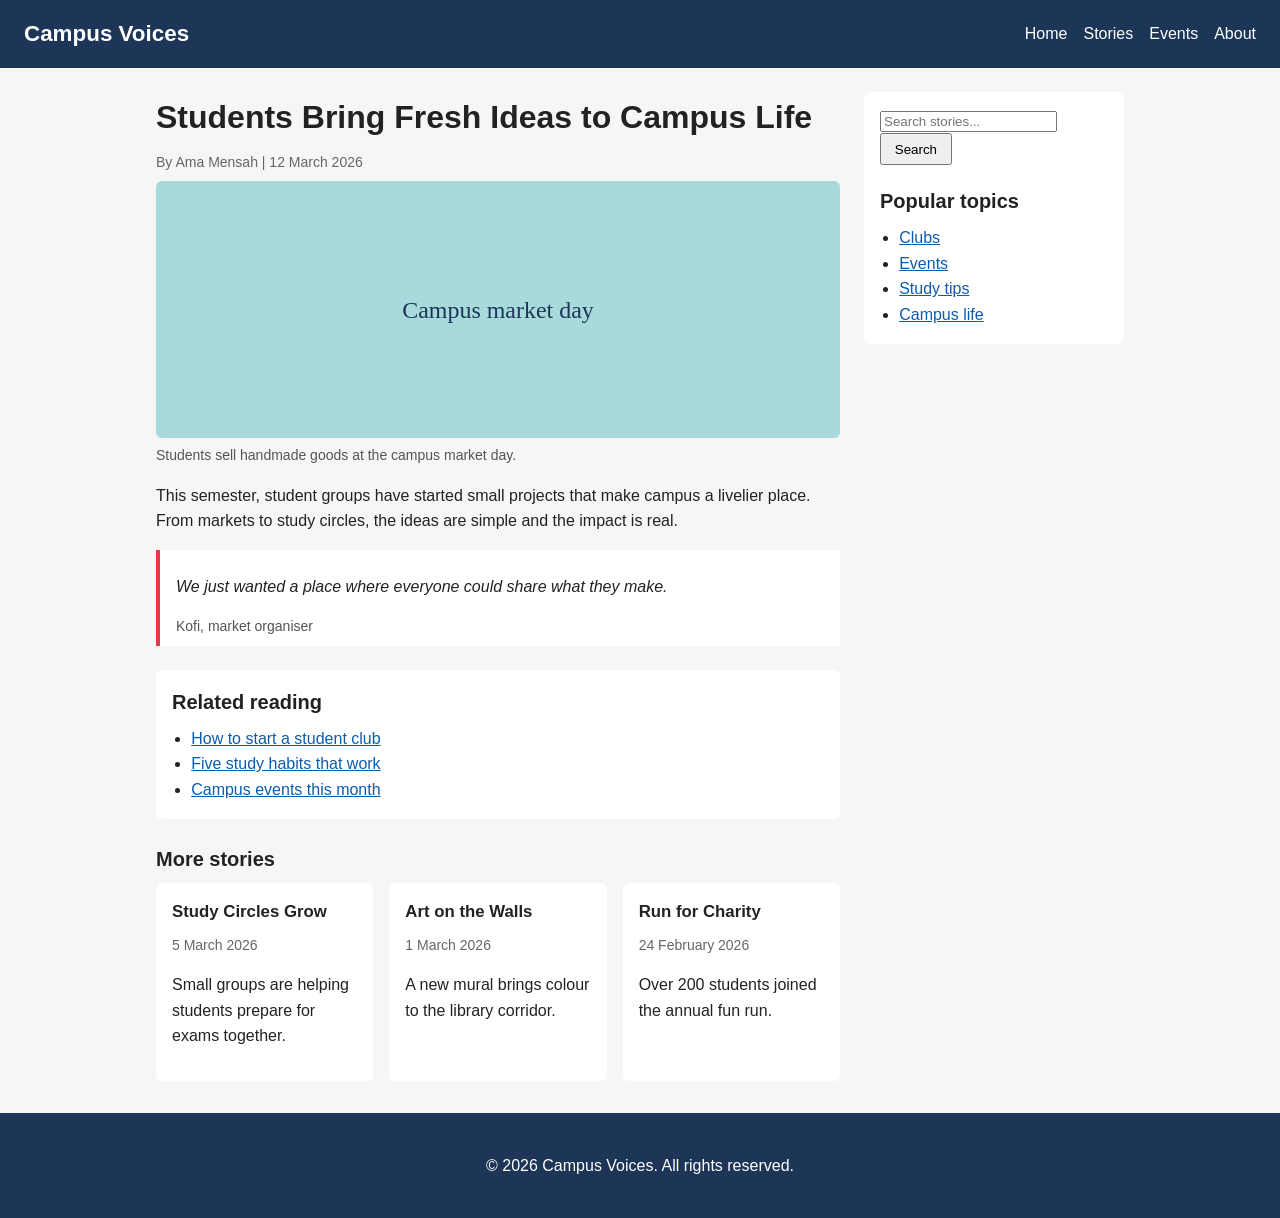
==== index.html @ 8462b11e "Add files via upload" ====
<!doctype html>
<html lang="en">
  <head>
    <meta charset="UTF-8" />
    <meta name="viewport" content="width=device-width, initial-scale=1" />
    <title>Campus Voices - Original</title>
    <link rel="stylesheet" href="style.css" />
  </head>
  <body>
    <a class="skip-link" href="#main">Skip to main content</a>

    <div class="site-header">
      <div class="logo">Campus Voices</div>
      <div class="nav">
        <ul>
          <li><a href="#">Home</a></li>
          <li><a href="#">Stories</a></li>
          <li><a href="#">Events</a></li>
          <li><a href="#">About</a></li>
        </ul>
      </div>
    </div>

    <div class="layout">
      <div class="content" id="main">
        <div class="article">
          <div class="title title--page">
            Students Bring Fresh Ideas to Campus Life
          </div>
          <div class="meta">By Ama Mensah | <span>12 March 2026</span></div>

          <div class="image">
            <img
              src="data:image/svg+xml;utf8,%3Csvg xmlns='http://www.w3.org/2000/svg' width='800' height='300'%3E%3Crect width='800' height='300' fill='%23a8dadc'/%3E%3Ctext x='400' y='160' font-size='28' text-anchor='middle' fill='%231d3557'%3ECampus market day%3C/text%3E%3C/svg%3E"
              alt="Students at stalls during campus market day"
            />
            <div class="caption">
              Students sell handmade goods at the campus market day.
            </div>
          </div>

          <p>
            This semester, student groups have started small projects that make
            campus a livelier place. From markets to study circles, the ideas
            are simple and the impact is real.
          </p>

          <div class="quote">
            <p>
              We just wanted a place where everyone could share what they make.
            </p>
            <div class="quote-author">Kofi, market organiser</div>
          </div>
        </div>

        <div class="related">
          <div class="title">Related reading</div>
          <ul>
            <li><a href="#">How to start a student club</a></li>
            <li><a href="#">Five study habits that work</a></li>
            <li><a href="#">Campus events this month</a></li>
          </ul>
        </div>

        <div class="cards">
          <div class="title">More stories</div>
          <div class="card-list">
            <div class="card">
              <div class="title">Study Circles Grow</div>
              <div class="meta">5 March 2026</div>
              <p>
                Small groups are helping students prepare for exams together.
              </p>
            </div>
            <div class="card">
              <div class="title">Art on the Walls</div>
              <div class="meta">1 March 2026</div>
              <p>A new mural brings colour to the library corridor.</p>
            </div>
            <div class="card">
              <div class="title">Run for Charity</div>
              <div class="meta">24 February 2026</div>
              <p>Over 200 students joined the annual fun run.</p>
            </div>
          </div>
        </div>
      </div>

      <div class="sidebar">
        <div class="search">
          <input type="text" placeholder="Search stories..." />
          <button type="button">Search</button>
        </div>
        <div class="title">Popular topics</div>
        <ul>
          <li><a href="#">Clubs</a></li>
          <li><a href="#">Events</a></li>
          <li><a href="#">Study tips</a></li>
          <li><a href="#">Campus life</a></li>
        </ul>
      </div>
    </div>

    <div class="footer">
      <p>&copy; 2026 Campus Voices. All rights reserved.</p>
    </div>
  </body>
</html>
---- style.css ----
* { box-sizing: border-box; }

body {
  margin: 0;
  font-family: Arial, Helvetica, sans-serif;
  line-height: 1.6;
  color: #222;
  background: #f6f6f4;
}

a { color: #0b5cad; }

/* Skip link: hidden until focused with the keyboard */
.skip-link {
  position: absolute;
  left: 0;
  top: -3rem;
  padding: 0.5rem 1rem;
  background: #000;
  color: #fff;
  z-index: 10;
}
.skip-link:focus { top: 0; }

/* Header and navigation */
.site-header {
  background: #1d3557;
  color: #fff;
  padding: 1rem 1.5rem;
  display: flex;
  flex-wrap: wrap;
  align-items: center;
  justify-content: space-between;
  gap: 1rem;
}
.logo { font-size: 1.4rem; font-weight: 700; margin: 0; }
.nav ul { list-style: none; margin: 0; padding: 0; display: flex; gap: 1rem; }
.nav a { color: #fff; text-decoration: none; }
.nav a:hover, .nav a:focus { text-decoration: underline; }

/* Page layout */
.layout {
  max-width: 1000px;
  margin: 1.5rem auto;
  padding: 0 1rem;
  display: grid;
  grid-template-columns: 1fr 260px;
  gap: 1.5rem;
}
@media (max-width: 700px) {
  .layout { grid-template-columns: 1fr; }
}

.content > * + * { margin-top: 1.5rem; }

/* Shared building blocks */
.title { font-size: 1.25rem; font-weight: 700; margin: 0 0 0.5rem; }
.title--page { font-size: 2rem; }
.meta { font-size: 0.875rem; color: #666; margin: 0 0 0.5rem; }

.image { margin: 0; }
.image img { max-width: 100%; height: auto; display: block; border-radius: 6px; }
.caption { font-size: 0.875rem; color: #555; margin-top: 0.4rem; }

.quote {
  margin: 0;
  padding: 0.5rem 1rem;
  border-left: 4px solid #e63946;
  background: #fff;
  font-style: italic;
}
.quote-author { font-size: 0.875rem; font-style: normal; color: #555; }

/* Related links */
.related { background: #fff; padding: 1rem; border-radius: 6px; }
.related ul { margin: 0; padding-left: 1.2rem; }

/* Cards */
.card-list {
  list-style: none;
  margin: 0;
  padding: 0;
  display: grid;
  grid-template-columns: repeat(auto-fit, minmax(200px, 1fr));
  gap: 1rem;
}
.card { background: #fff; padding: 1rem; border-radius: 6px; height: 100%; }
.card .title { font-size: 1.05rem; }

/* Sidebar */
.sidebar { background: #fff; padding: 1rem; border-radius: 6px; align-self: start; }
.sidebar ul { margin: 0; padding-left: 1.2rem; }
.search { margin-bottom: 1.25rem; }
.search-label { display: block; font-weight: 700; margin-bottom: 0.3rem; }
.search input[type="search"] { width: 100%; padding: 0.4rem; margin-bottom: 0.5rem; }
.search button { padding: 0.4rem 0.8rem; }

/* Footer */
.footer {
  text-align: center;
  padding: 1.5rem;
  background: #1d3557;
  color: #fff;
  margin-top: 2rem;
}
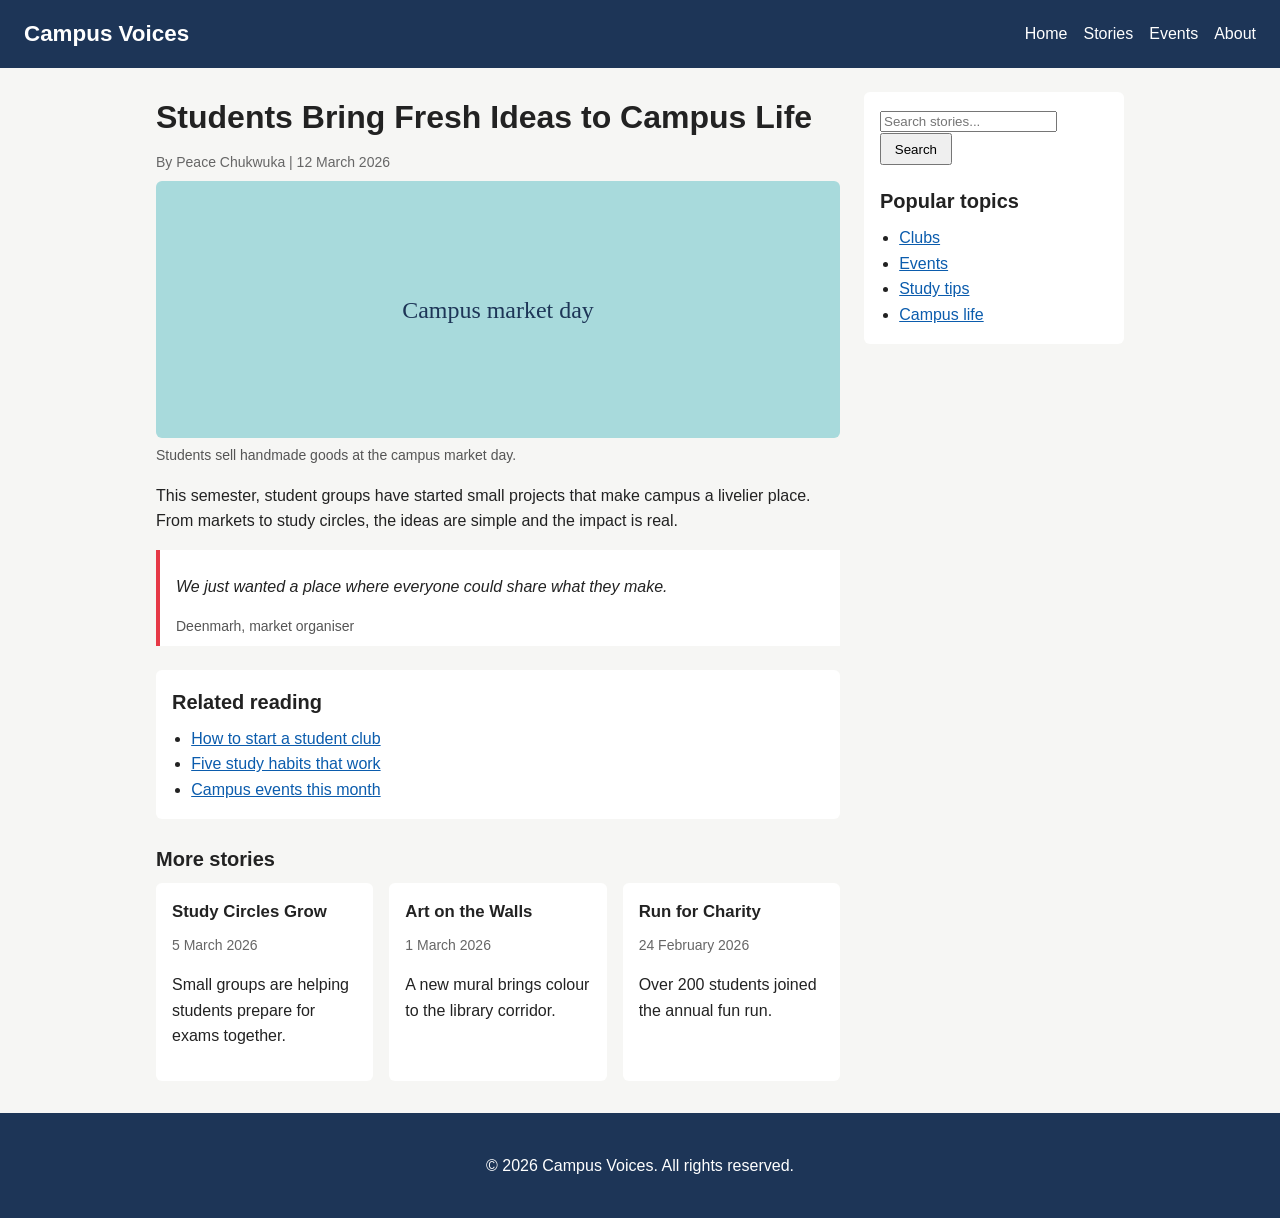
==== commit 0cf831b6: "name and links update" ====
--- a/index.html
+++ b/index.html
@@ -27,7 +27,7 @@
           <div class="title title--page">
             Students Bring Fresh Ideas to Campus Life
           </div>
-          <div class="meta">By Ama Mensah | <span>12 March 2026</span></div>
+          <div class="meta">By Peace Chukwuka | <span>12 March 2026</span></div>
 
           <div class="image">
             <img
@@ -49,7 +49,7 @@
             <p>
               We just wanted a place where everyone could share what they make.
             </p>
-            <div class="quote-author">Kofi, market organiser</div>
+            <div class="quote-author">Deenmarh, market organiser</div>
           </div>
         </div>
 
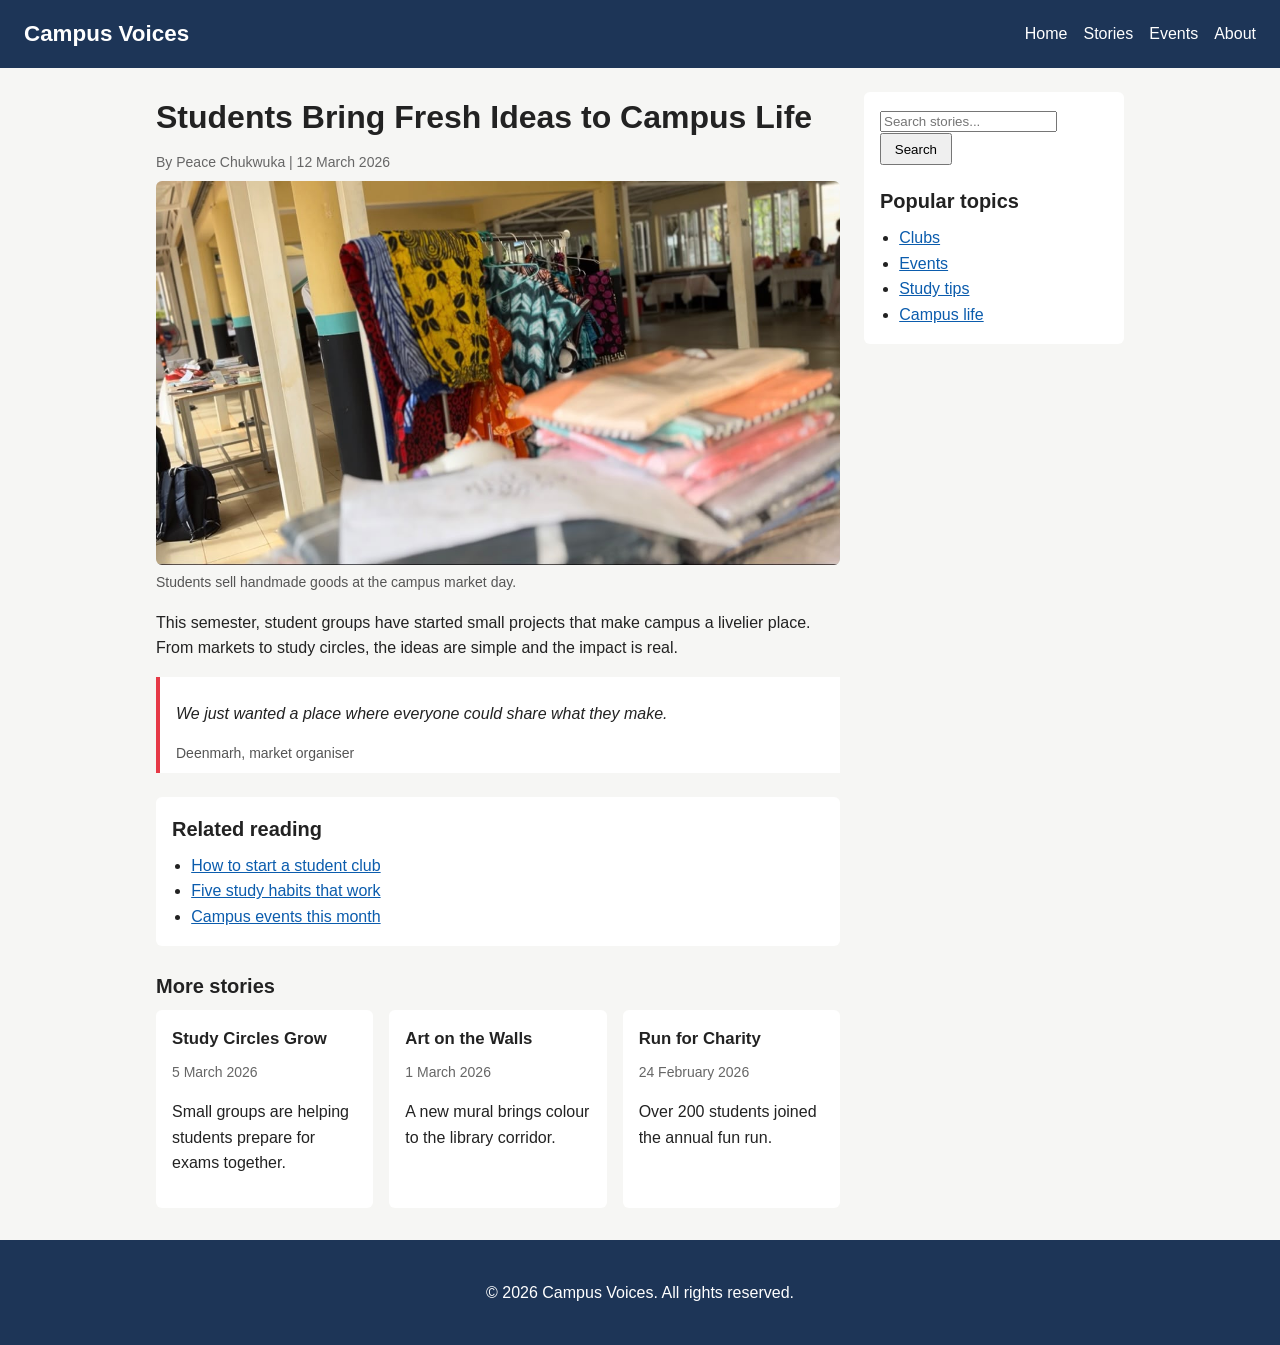
==== commit 9f6135af: "Fix image path and add photo" ====
--- a/index.html
+++ b/index.html
@@ -31,7 +31,7 @@
 
           <div class="image">
             <img
-              src="data:image/svg+xml;utf8,%3Csvg xmlns='http://www.w3.org/2000/svg' width='800' height='300'%3E%3Crect width='800' height='300' fill='%23a8dadc'/%3E%3Ctext x='400' y='160' font-size='28' text-anchor='middle' fill='%231d3557'%3ECampus market day%3C/text%3E%3C/svg%3E"
+              src="images/image-attach.jpeg"
               alt="Students at stalls during campus market day"
             />
             <div class="caption">
